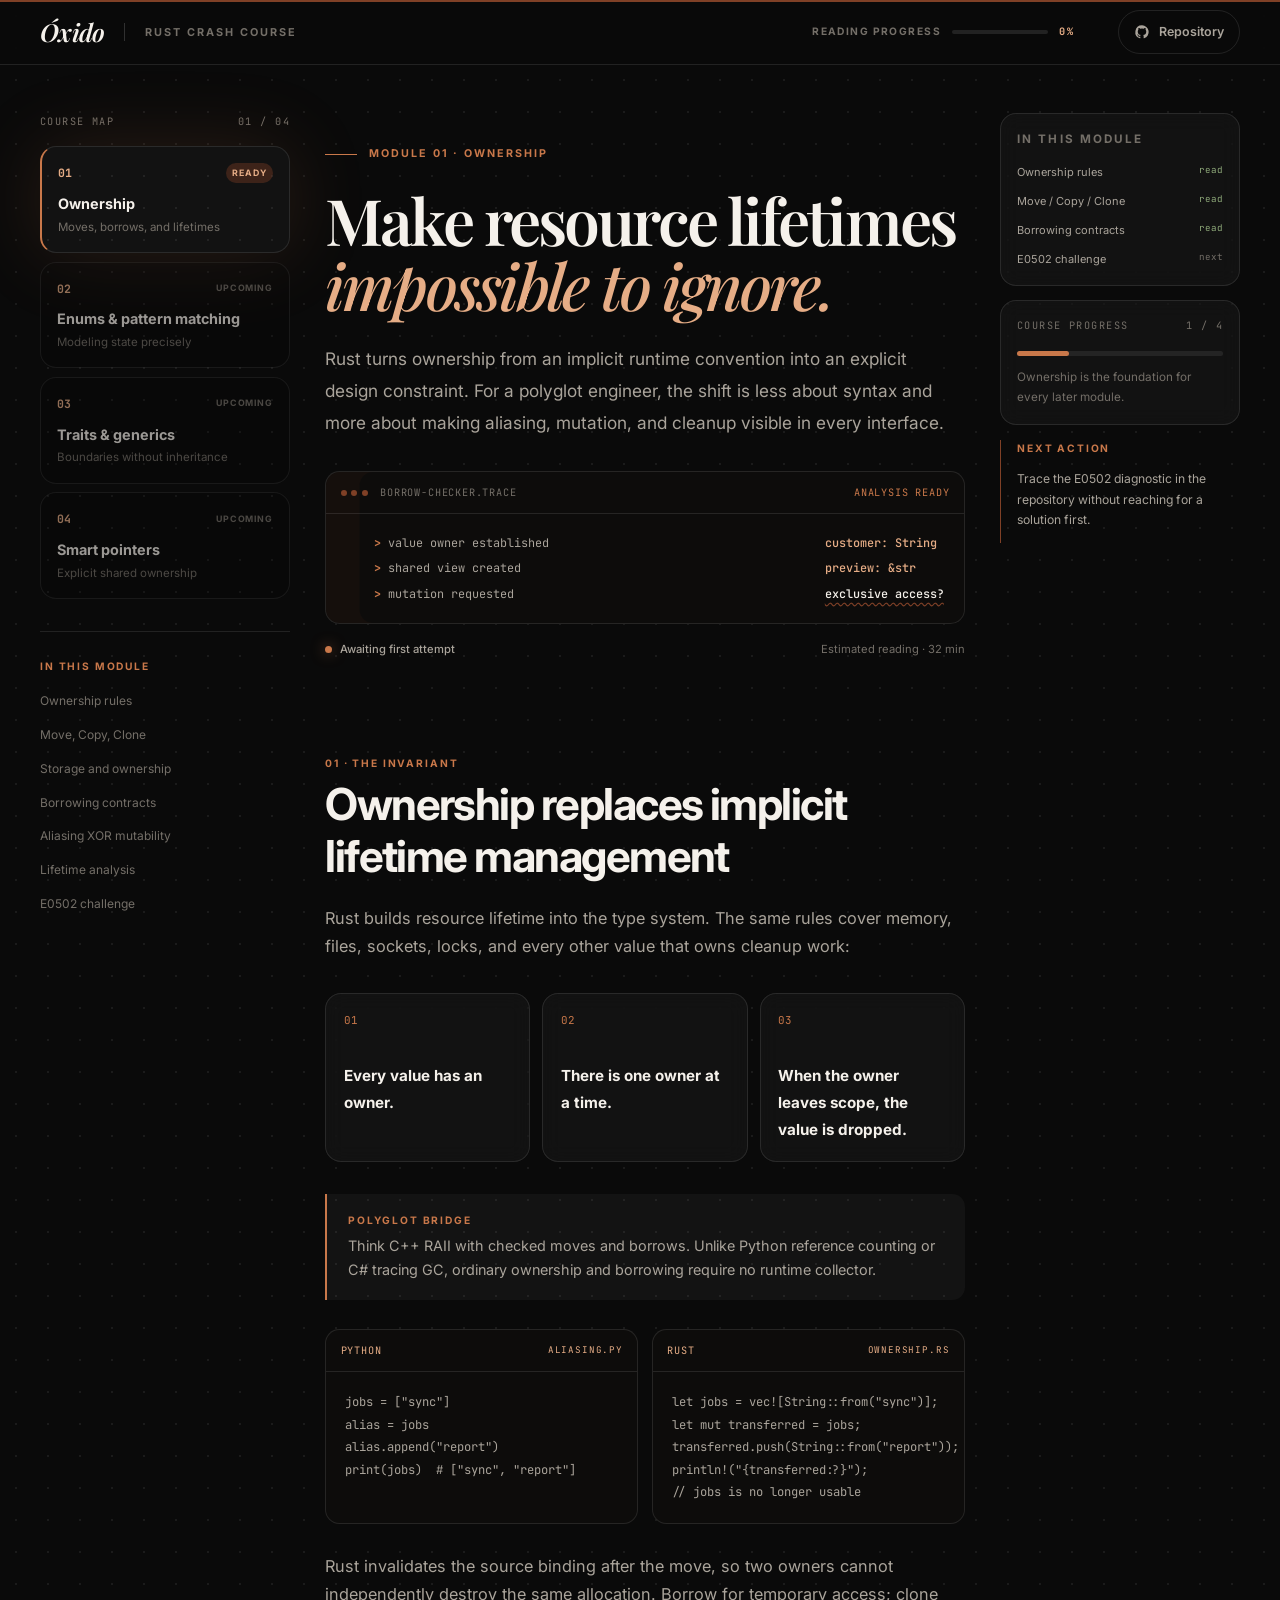
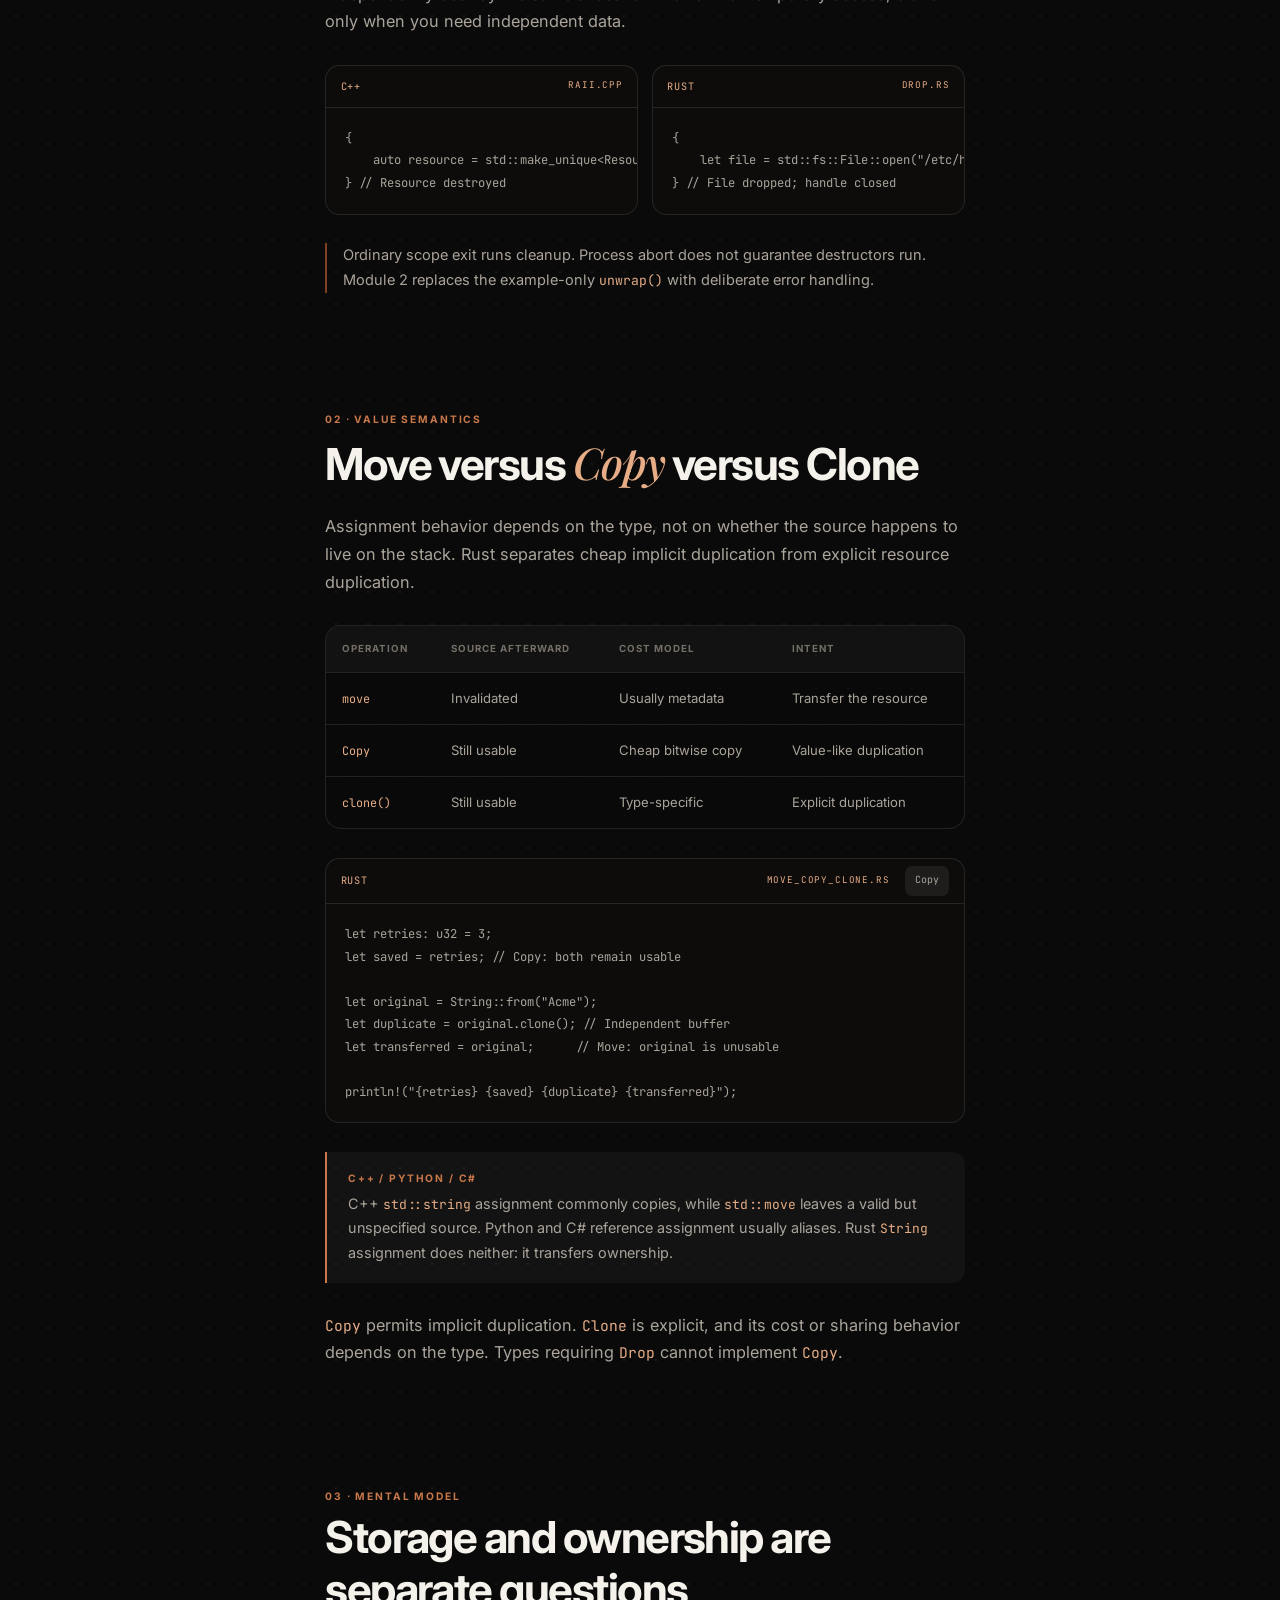
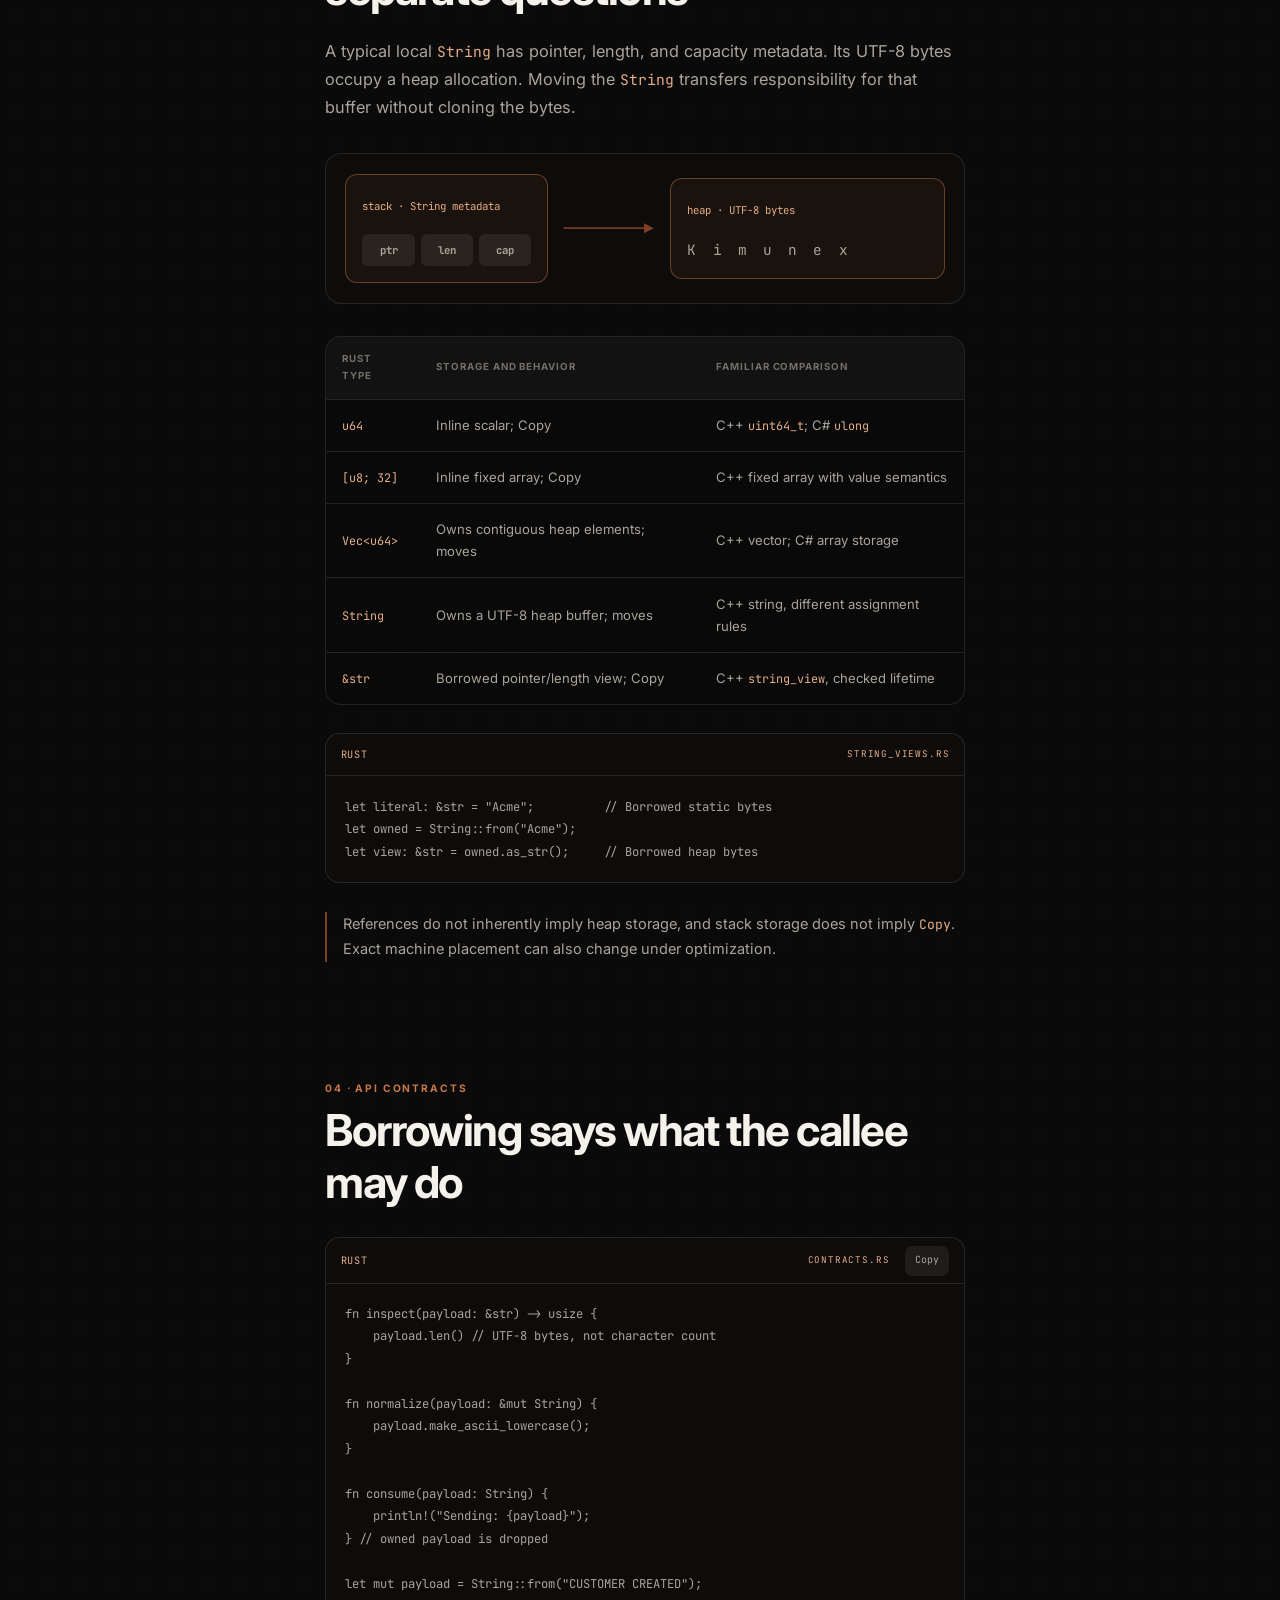
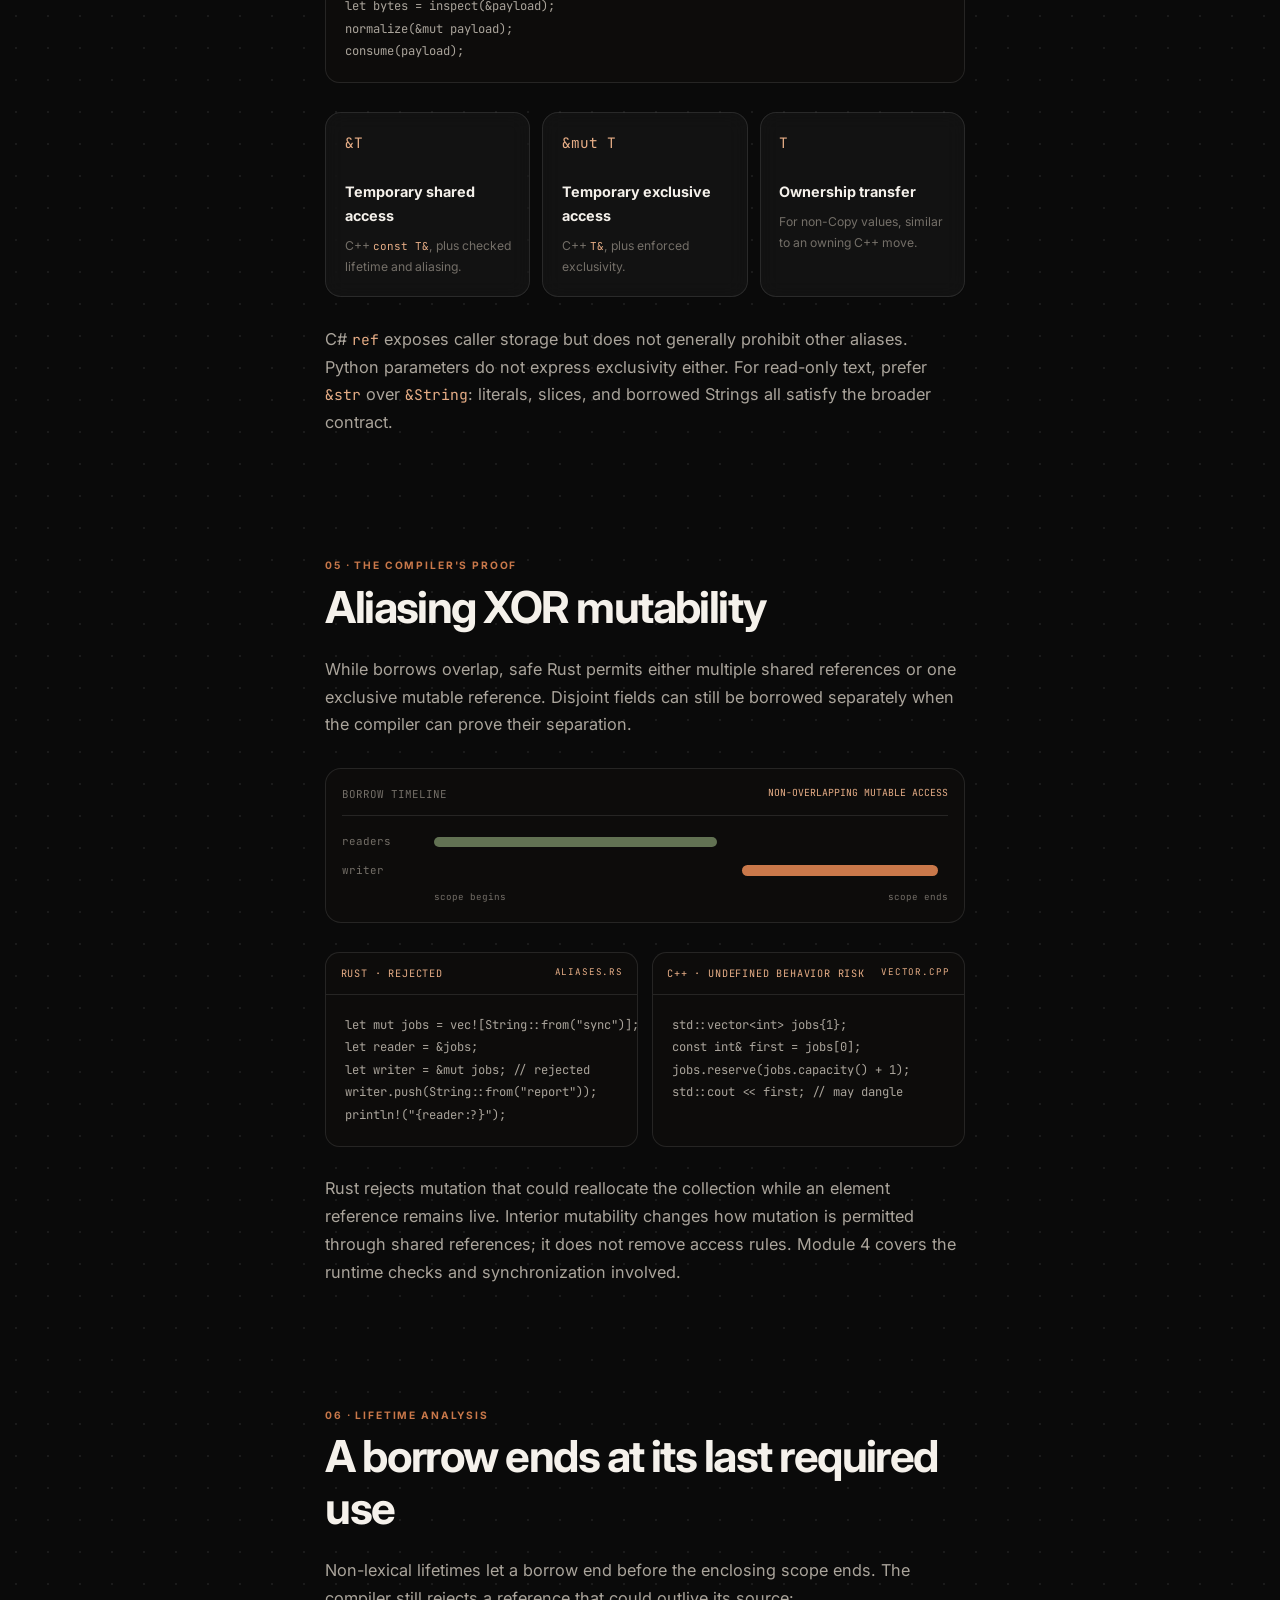
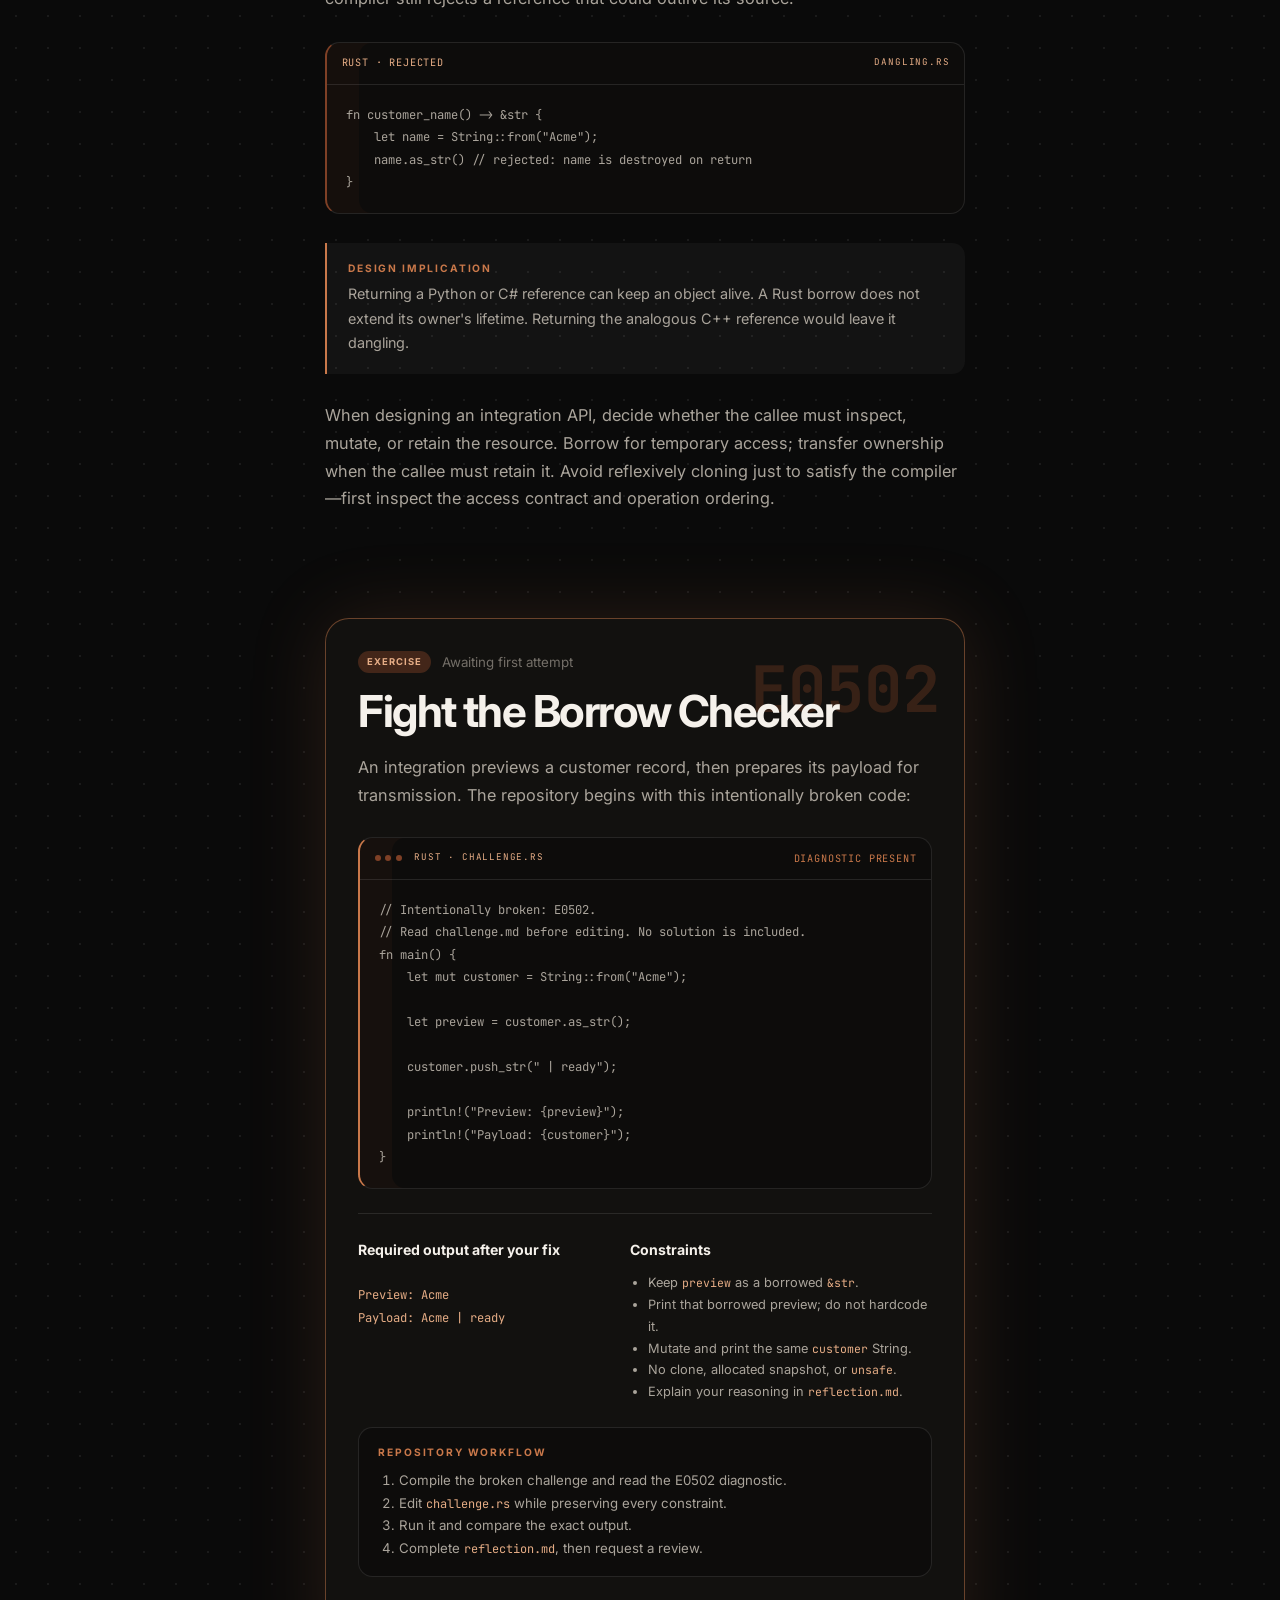
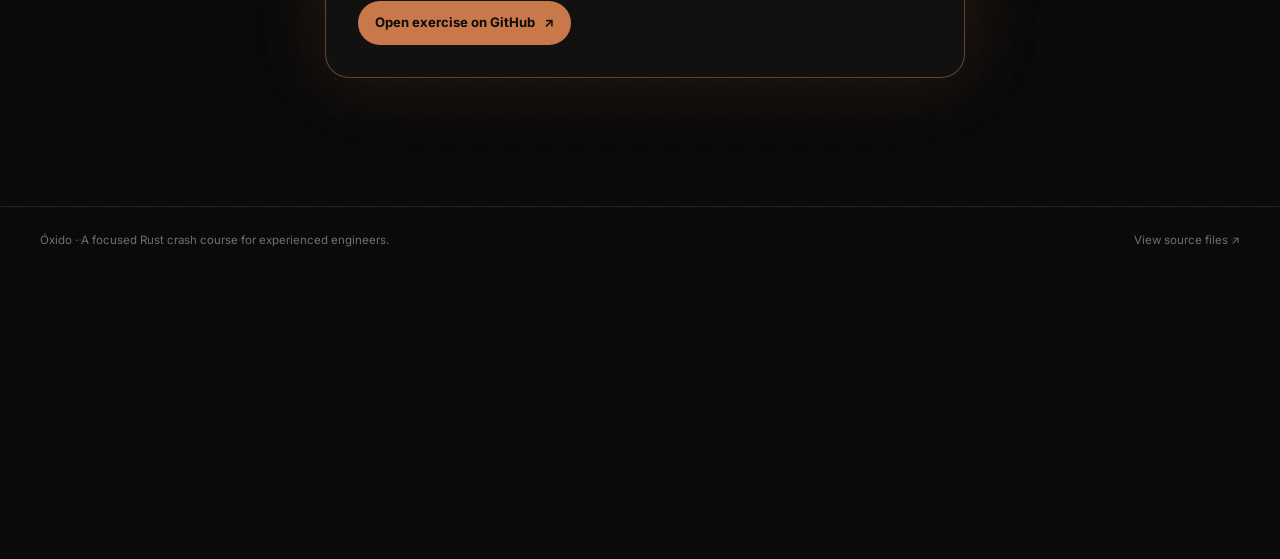
==== index.html @ a3518a10 "Align Pages with privacy-safe branch deployment" ====
<!doctype html>
<html lang="en">
<head>
  <meta charset="utf-8">
  <meta name="viewport" content="width=device-width, initial-scale=1">
  <meta name="theme-color" content="#0a0a0a">
  <meta http-equiv="refresh" content="0; url=docs/">
  <link rel="canonical" href="docs/">
  <title>Óxido — Rust crash course</title>
  <style>
    :root { color-scheme: dark; font-family: system-ui, sans-serif; }
    body { display: grid; min-height: 100vh; margin: 0; place-items: center; color: #f5f1eb; background: #0a0a0a; }
    a { color: #e6ad86; }
  </style>
</head>
<body>
  <p>Opening the <a href="docs/">Óxido Rust crash course</a>…</p>
</body>
</html>
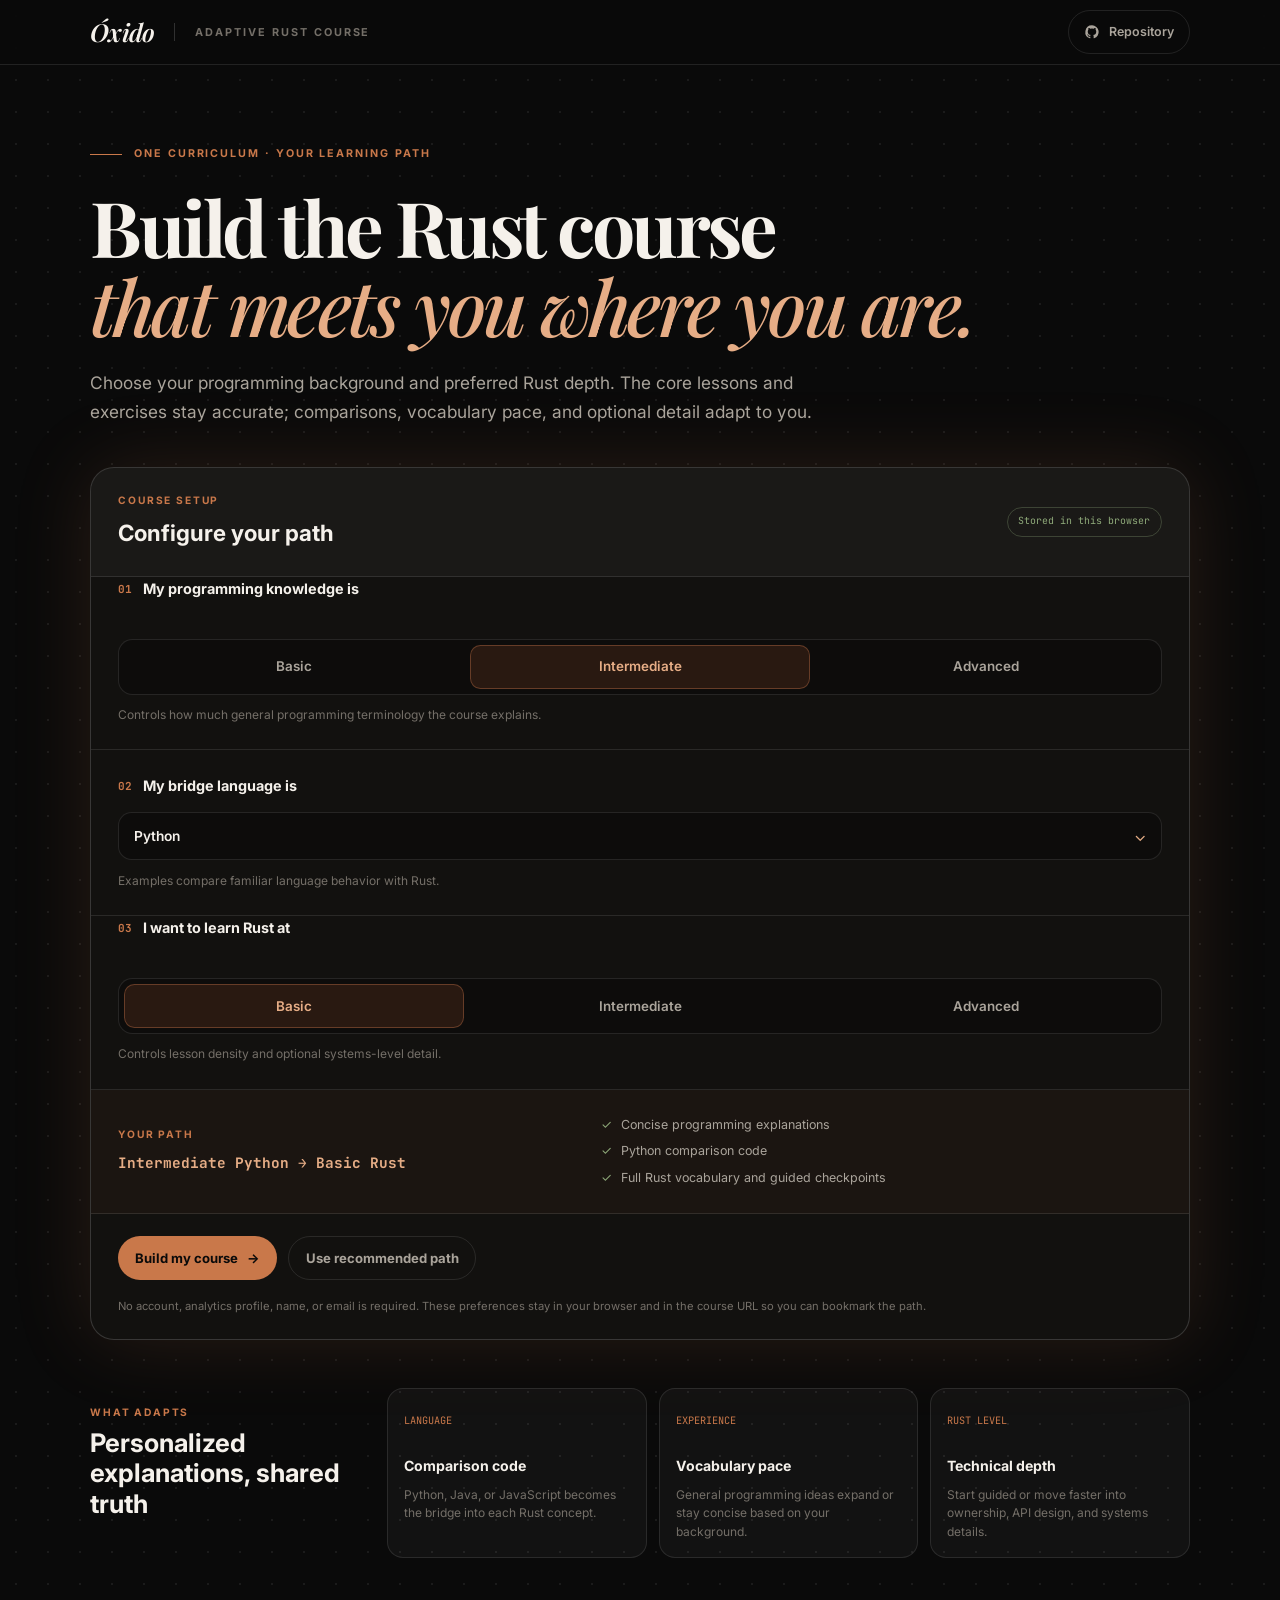
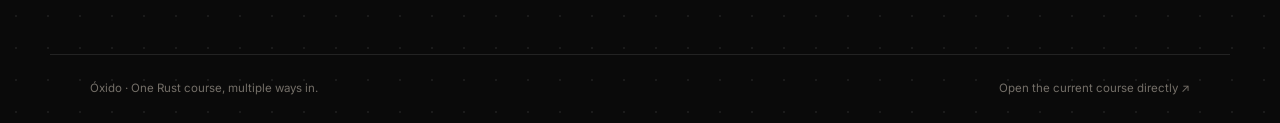
==== commit d4158324: "Add adaptive course builder" ====
--- a/index.html
+++ b/index.html
@@ -2,18 +2,114 @@
 <html lang="en">
 <head>
   <meta charset="utf-8">
-  <meta name="viewport" content="width=device-width, initial-scale=1">
+  <meta name="viewport" content="width=device-width, initial-scale=1, viewport-fit=cover">
   <meta name="theme-color" content="#0a0a0a">
-  <meta http-equiv="refresh" content="0; url=docs/">
-  <link rel="canonical" href="docs/">
-  <title>Óxido — Rust crash course</title>
-  <style>
-    :root { color-scheme: dark; font-family: system-ui, sans-serif; }
-    body { display: grid; min-height: 100vh; margin: 0; place-items: center; color: #f5f1eb; background: #0a0a0a; }
-    a { color: #e6ad86; }
-  </style>
+  <meta name="description" content="Build a Rust learning path from your programming background and preferred difficulty.">
+  <title>Óxido — Build your Rust course</title>
+  <link rel="preconnect" href="https://fonts.googleapis.com">
+  <link rel="preconnect" href="https://fonts.gstatic.com" crossorigin>
+  <link href="https://fonts.googleapis.com/css2?family=Inter:wght@400;500;600;700&amp;family=JetBrains+Mono:wght@400;500;600&amp;family=Playfair+Display:ital,wght@0,600;1,500;1,600&amp;display=swap" rel="stylesheet">
+  <link rel="stylesheet" href="docs/assets/styles.css">
+  <script src="docs/assets/profile.js" defer></script>
 </head>
-<body>
-  <p>Opening the <a href="docs/">Óxido Rust crash course</a>…</p>
+<body class="profile-page">
+  <a class="skip-link" href="#course-builder">Skip to course builder</a>
+
+  <header class="site-header profile-header">
+    <div class="header-inner">
+      <div class="brand-group">
+        <a class="brand" href="./" aria-label="Óxido home">Óxido</a>
+        <span class="course-label">Adaptive Rust course</span>
+      </div>
+      <a class="repo-link" href="https://github.com/lfreirecastello/oxidando" aria-label="Open course repository">
+        <svg aria-hidden="true" viewBox="0 0 24 24"><path d="M12 2a10 10 0 0 0-3.16 19.49c.5.09.68-.22.68-.48v-1.87c-2.78.6-3.37-1.18-3.37-1.18-.45-1.16-1.11-1.47-1.11-1.47-.91-.62.07-.61.07-.61 1 .07 1.53 1.03 1.53 1.03.9 1.53 2.35 1.09 2.92.83.09-.65.35-1.09.64-1.34-2.22-.25-4.56-1.11-4.56-4.94 0-1.09.39-1.98 1.03-2.68-.1-.25-.45-1.27.1-2.64 0 0 .84-.27 2.75 1.02A9.6 9.6 0 0 1 12 6.82a9.6 9.6 0 0 1 2.5.34c1.91-1.29 2.75-1.02 2.75-1.02.55 1.37.2 2.39.1 2.64.64.7 1.03 1.59 1.03 2.68 0 3.84-2.34 4.68-4.57 4.93.36.31.68.92.68 1.86v2.76c0 .27.18.58.69.48A10 10 0 0 0 12 2Z"/></svg>
+        <span>Repository</span>
+      </a>
+    </div>
+  </header>
+
+  <main class="profile-shell" id="course-builder">
+    <section class="profile-intro" aria-labelledby="builder-title">
+      <p class="section-kicker"><span></span>One curriculum · your learning path</p>
+      <h1 id="builder-title">Build the Rust course <em>that meets you where you are.</em></h1>
+      <p>Choose your programming background and preferred Rust depth. The core lessons and exercises stay accurate; comparisons, vocabulary pace, and optional detail adapt to you.</p>
+    </section>
+
+    <form class="course-builder-card" id="profile-form" action="docs/" method="get">
+      <div class="builder-heading">
+        <div>
+          <p class="eyebrow">Course setup</p>
+          <h2>Configure your path</h2>
+        </div>
+        <span class="privacy-badge">Stored in this browser</span>
+      </div>
+
+      <fieldset class="profile-field">
+        <legend><span>01</span> My programming knowledge is</legend>
+        <div class="segmented-control">
+          <label><input type="radio" name="knowledge" value="basic"><span>Basic</span></label>
+          <label><input type="radio" name="knowledge" value="intermediate" checked><span>Intermediate</span></label>
+          <label><input type="radio" name="knowledge" value="advanced"><span>Advanced</span></label>
+        </div>
+        <p>Controls how much general programming terminology the course explains.</p>
+      </fieldset>
+
+      <div class="profile-field">
+        <label for="language"><span class="field-legend"><b>02</b> My bridge language is</span></label>
+        <div class="select-wrap">
+          <select id="language" name="language">
+            <option value="python">Python</option>
+            <option value="java">Java</option>
+            <option value="javascript" selected>JavaScript</option>
+          </select>
+          <span aria-hidden="true">⌄</span>
+        </div>
+        <p>Examples compare familiar language behavior with Rust.</p>
+      </div>
+
+      <fieldset class="profile-field">
+        <legend><span>03</span> I want to learn Rust at</legend>
+        <div class="segmented-control">
+          <label><input type="radio" name="rust" value="basic" checked><span>Basic</span></label>
+          <label><input type="radio" name="rust" value="intermediate"><span>Intermediate</span></label>
+          <label><input type="radio" name="rust" value="advanced"><span>Advanced</span></label>
+        </div>
+        <p>Controls lesson density and optional systems-level detail.</p>
+      </fieldset>
+
+      <section class="path-preview" aria-live="polite">
+        <div>
+          <span class="eyebrow">Your path</span>
+          <strong id="path-summary">Intermediate JavaScript → Basic Rust</strong>
+        </div>
+        <ul>
+          <li id="pace-summary">Concise programming explanations</li>
+          <li id="bridge-summary">JavaScript comparison code</li>
+          <li id="depth-summary">Full Rust vocabulary and guided checkpoints</li>
+        </ul>
+      </section>
+
+      <div class="builder-actions">
+        <button class="primary-action" type="submit">Build my course <span aria-hidden="true">→</span></button>
+        <button class="secondary-action" id="recommended-path" type="button">Use recommended path</button>
+      </div>
+      <p class="privacy-note">No account, analytics profile, name, or email is required. These preferences stay in your browser and in the course URL so you can bookmark the path.</p>
+    </form>
+
+    <section class="adaptation-grid" aria-labelledby="adaptation-title">
+      <div>
+        <p class="eyebrow">What adapts</p>
+        <h2 id="adaptation-title">Personalized explanations, shared truth</h2>
+      </div>
+      <article><span>Language</span><strong>Comparison code</strong><p>Python, Java, or JavaScript becomes the bridge into each Rust concept.</p></article>
+      <article><span>Experience</span><strong>Vocabulary pace</strong><p>General programming ideas expand or stay concise based on your background.</p></article>
+      <article><span>Rust level</span><strong>Technical depth</strong><p>Start guided or move faster into ownership, API design, and systems details.</p></article>
+    </section>
+  </main>
+
+  <footer class="site-footer profile-footer">
+    <span>Óxido · One Rust course, multiple ways in.</span>
+    <a href="docs/">Open the current course directly <span aria-hidden="true">↗</span></a>
+  </footer>
 </body>
 </html>
--- a/docs/assets/styles.css
+++ b/docs/assets/styles.css
@@ -0,0 +1,482 @@
+:root {
+  color-scheme: dark;
+  --bg: #0a0a0a;
+  --surface: rgba(255, 255, 255, 0.035);
+  --surface-solid: #12110f;
+  --inset: #0d0c0b;
+  --text: #f5f1eb;
+  --muted: #aaa49b;
+  --faint: #746f68;
+  --copper: #c9784a;
+  --copper-light: #e6ad86;
+  --copper-deep: #7f4026;
+  --sage: #8faa7a;
+  --border: rgba(255, 255, 255, 0.1);
+  --border-strong: rgba(255, 255, 255, 0.16);
+  --shadow: 0 0 80px rgba(201, 120, 74, 0.16);
+  --sans: Inter, ui-sans-serif, system-ui, -apple-system, BlinkMacSystemFont, "Segoe UI", sans-serif;
+  --display: "Playfair Display", Georgia, serif;
+  --mono: "JetBrains Mono", "SFMono-Regular", Consolas, "Liberation Mono", monospace;
+}
+
+* { box-sizing: border-box; }
+html { scroll-behavior: smooth; background: var(--bg); }
+body {
+  margin: 0;
+  min-width: 320px;
+  color: var(--text);
+  background-color: var(--bg);
+  background-image: radial-gradient(rgba(255,255,255,.07) 1px, transparent 1px);
+  background-size: 32px 32px;
+  font-family: var(--sans);
+  line-height: 1.7;
+  overflow-x: hidden;
+}
+body::before {
+  content: "";
+  position: fixed;
+  inset: 0;
+  z-index: -1;
+  background: radial-gradient(circle at 52% 9%, rgba(127,64,38,.18), transparent 32rem);
+  pointer-events: none;
+}
+a { color: inherit; text-decoration: none; }
+button, summary { font: inherit; }
+button { color: inherit; }
+code, pre { font-family: var(--mono); }
+code { overflow-wrap: anywhere; }
+img, svg { display: block; max-width: 100%; }
+::selection { color: var(--text); background: var(--copper-deep); }
+:focus-visible { outline: 2px solid var(--copper-light); outline-offset: 3px; }
+[id] { scroll-margin-top: 6rem; }
+
+.skip-link {
+  position: fixed;
+  top: .75rem;
+  left: .75rem;
+  z-index: 100;
+  padding: .65rem 1rem;
+  border-radius: .75rem;
+  color: #0a0a0a;
+  background: var(--copper-light);
+  transform: translateY(-150%);
+}
+.skip-link:focus { transform: translateY(0); }
+
+.reading-progress {
+  position: fixed;
+  inset: 0 0 auto;
+  z-index: 80;
+  height: 2px;
+  background: var(--copper-deep);
+}
+.reading-progress span { display: block; width: 0; height: 100%; background: var(--copper); }
+
+.site-header {
+  position: sticky;
+  top: 0;
+  z-index: 60;
+  padding-top: env(safe-area-inset-top, 0);
+  border-bottom: 1px solid var(--border);
+  background: rgba(10,10,10,.92);
+  backdrop-filter: blur(14px);
+  -webkit-backdrop-filter: blur(14px);
+}
+.header-inner {
+  display: flex;
+  align-items: center;
+  justify-content: space-between;
+  max-width: 1440px;
+  min-height: 64px;
+  margin: 0 auto;
+  padding: .5rem 2.5rem;
+}
+.brand-group, .header-actions, .header-progress { display: flex; align-items: center; }
+.brand-group { gap: 1.25rem; }
+.brand {
+  font-family: var(--display);
+  font-size: 1.55rem;
+  font-style: italic;
+  font-weight: 600;
+  letter-spacing: -.03em;
+}
+.course-label {
+  padding-left: 1.25rem;
+  border-left: 1px solid var(--border-strong);
+  color: var(--faint);
+  font-size: .68rem;
+  font-weight: 700;
+  letter-spacing: .18em;
+  text-transform: uppercase;
+}
+.header-actions { gap: 1.25rem; }
+.header-progress { gap: .7rem; color: var(--faint); font-size: .64rem; font-weight: 700; letter-spacing: .14em; text-transform: uppercase; }
+.header-progress output { min-width: 2.4rem; color: var(--copper-light); font-family: var(--mono); }
+.progress-track { width: 6rem; height: 4px; overflow: hidden; border-radius: 1rem; background: rgba(255,255,255,.1); }
+.progress-track span { display: block; width: 0; height: 100%; border-radius: inherit; background: var(--copper); }
+.repo-link {
+  display: inline-flex;
+  align-items: center;
+  gap: .55rem;
+  min-height: 44px;
+  padding: .45rem .95rem;
+  border: 1px solid var(--border);
+  border-radius: 999px;
+  color: var(--muted);
+  font-size: .78rem;
+  font-weight: 600;
+}
+.repo-link:hover { color: var(--text); border-color: var(--copper); }
+.repo-link svg { width: 1rem; fill: currentColor; }
+
+.mobile-menu { display: none; position: relative; }
+.mobile-menu summary {
+  display: grid;
+  width: 44px;
+  height: 44px;
+  cursor: pointer;
+  list-style: none;
+  place-items: center;
+  border: 1px solid var(--border);
+  border-radius: .8rem;
+  color: var(--muted);
+}
+.mobile-menu summary::-webkit-details-marker { display: none; }
+.mobile-menu summary svg { width: 1.2rem; fill: none; stroke: currentColor; stroke-width: 1.8; }
+.mobile-menu-panel {
+  position: fixed;
+  top: calc(72px + env(safe-area-inset-top, 0px));
+  left: max(1rem, env(safe-area-inset-left, 0px));
+  width: min(84vw, 22rem);
+  max-height: calc(100dvh - 6rem);
+  padding: .75rem;
+  overflow-y: auto;
+  border: 1px solid var(--border-strong);
+  border-radius: 1.1rem;
+  background: var(--surface-solid);
+  box-shadow: var(--shadow), 0 24px 70px rgba(0,0,0,.6);
+}
+.mobile-menu-panel .eyebrow { margin: .3rem .65rem .55rem; }
+.mobile-menu-panel a { display: flex; align-items: center; justify-content: space-between; min-height: 44px; padding: .4rem .7rem; border-radius: .7rem; color: var(--muted); font-size: .88rem; }
+.mobile-menu-panel a:first-of-type { color: var(--copper-light); background: rgba(127,64,38,.2); }
+.mobile-menu-panel a:hover { color: var(--text); background: rgba(255,255,255,.05); }
+.mobile-menu-panel small { color: var(--copper); font-family: var(--mono); font-size: .62rem; letter-spacing: .1em; text-transform: uppercase; }
+
+.page-shell {
+  display: grid;
+  grid-template-columns: 250px minmax(0, 760px) 240px;
+  gap: 2.2rem;
+  align-items: start;
+  max-width: 1440px;
+  margin: 0 auto;
+  padding: 3rem 2.5rem 6rem;
+}
+.sticky-panel { position: sticky; top: 6rem; }
+.sidebar-heading { display: flex; align-items: center; justify-content: space-between; color: var(--faint); font-family: var(--mono); font-size: .64rem; letter-spacing: .14em; text-transform: uppercase; }
+.module-list { display: grid; gap: .55rem; margin-top: 1rem; }
+.module-card { display: block; padding: 1rem; border: 1px solid var(--border); border-radius: 1rem; background: rgba(10,10,10,.35); }
+.module-card.active { border-left: 2px solid var(--copper); background: var(--surface); box-shadow: var(--shadow); }
+.module-card.upcoming { opacity: .62; }
+.module-card .module-meta { display: flex; align-items: center; justify-content: space-between; margin-bottom: .55rem; }
+.module-card b { color: var(--copper-light); font-family: var(--mono); font-size: .72rem; }
+.module-card small { color: var(--faint); font-size: .55rem; font-weight: 700; letter-spacing: .1em; text-transform: uppercase; }
+.module-card.active small { padding: .15rem .4rem; border-radius: 999px; color: var(--copper-light); background: rgba(127,64,38,.4); }
+.module-card strong { display: block; font-size: .9rem; }
+.module-card > span:last-child { display: block; margin-top: .15rem; color: var(--faint); font-size: .72rem; line-height: 1.5; }
+.outline { display: grid; gap: .2rem; margin-top: 2rem; padding-top: 1.6rem; border-top: 1px solid var(--border); }
+.outline .eyebrow { margin: 0 0 .5rem; }
+.outline a { padding: .32rem 0; color: var(--faint); font-size: .75rem; }
+.outline a:hover, .outline a[aria-current="true"] { color: var(--copper-light); }
+
+main { min-width: 0; }
+.hero { position: relative; padding: 2rem 0 5rem; }
+.section-kicker { display: flex; align-items: center; gap: .75rem; margin: 0 0 1.5rem; color: var(--copper); font-size: .67rem; font-weight: 700; letter-spacing: .18em; text-transform: uppercase; }
+.section-kicker span { width: 2rem; height: 1px; background: var(--copper); }
+.hero h1 { max-width: 46rem; margin: 0; font-family: var(--display); font-size: clamp(3rem, 5vw, 4.9rem); font-weight: 600; line-height: 1.02; letter-spacing: -.045em; }
+.hero h1 em { display: block; color: var(--copper-light); font-weight: 500; }
+.hero-copy { max-width: 45rem; margin: 1.6rem 0 0; color: var(--muted); font-size: 1.08rem; line-height: 1.85; }
+
+.terminal, .code-card {
+  overflow: hidden;
+  border: 1px solid var(--border);
+  border-radius: .9rem;
+  background: var(--inset);
+}
+.trace-terminal { margin-top: 2rem; box-shadow: inset 2.1rem 0 rgba(127,64,38,.07); }
+.terminal-bar, .code-card header {
+  display: flex;
+  align-items: center;
+  gap: .75rem;
+  min-height: 42px;
+  padding: .45rem .9rem;
+  border-bottom: 1px solid var(--border);
+  color: var(--faint);
+  font-family: var(--mono);
+  font-size: .64rem;
+  letter-spacing: .08em;
+  text-transform: uppercase;
+}
+.terminal-state { margin-left: auto; color: var(--copper); }
+.terminal-dots { display: flex; gap: .3rem; }
+.terminal-dots i { width: 6px; height: 6px; border-radius: 50%; background: var(--copper-deep); }
+.trace-lines { display: grid; grid-template-columns: 1fr auto; gap: .35rem 1.25rem; padding: 1.15rem 1.25rem 1.15rem 3rem; color: var(--muted); font-family: var(--mono); font-size: .74rem; }
+.trace-lines b { color: var(--copper); }
+.trace-lines strong { color: var(--copper-light); font-weight: 500; }
+.trace-lines .diagnostic { color: var(--text); text-decoration: underline wavy var(--copper-deep); text-underline-offset: .25rem; }
+.module-status { display: flex; justify-content: space-between; gap: 1rem; margin-top: 1rem; color: var(--faint); font-size: .7rem; }
+.module-status span:first-child { display: flex; align-items: center; gap: .5rem; }
+.module-status i { width: .45rem; height: .45rem; border-radius: 50%; background: var(--copper); box-shadow: 0 0 14px rgba(201,120,74,.65); }
+.module-status b { color: var(--muted); font-weight: 500; }
+.active-profile { display: inline-flex; align-items: center; gap: .4rem; margin-bottom: 1rem; padding: .3rem .35rem .3rem .75rem; border: 1px solid var(--border); border-radius: 999px; color: var(--copper-light); background: var(--surface); font-family: var(--mono); font-size: .67rem; }
+.active-profile a { min-height: 32px; padding: .35rem .65rem; border-radius: 999px; color: var(--muted); background: rgba(255,255,255,.06); font-family: var(--sans); font-weight: 700; letter-spacing: .02em; }
+.active-profile a:hover { color: var(--text); background: rgba(255,255,255,.1); }
+.depth-copy { max-width: 44rem; margin: 0 0 1rem; color: var(--faint); font-size: .8rem; }
+.level-detail { display: none; margin: 1rem 0; padding: 1rem 1.15rem; border: 1px solid var(--border); border-radius: .9rem; background: var(--surface); }
+.level-detail .eyebrow { display: block; margin-bottom: .35rem; }
+.level-detail p { margin: 0; color: var(--muted); font-size: .86rem; }
+[data-rust-level="intermediate"] .level-intermediate,
+[data-rust-level="advanced"] .level-intermediate,
+[data-rust-level="advanced"] .level-advanced { display: block; }
+[data-rust-level="advanced"] .level-advanced { border-color: rgba(201,120,74,.38); background: rgba(127,64,38,.1); }
+
+.lesson-section { padding: 1rem 0 5.5rem; }
+.section-heading { margin-bottom: 1.4rem; }
+.eyebrow { color: var(--copper); font-size: .64rem; font-weight: 700; letter-spacing: .18em; text-transform: uppercase; }
+.section-heading .eyebrow { margin: 0 0 .45rem; }
+.section-heading h2, .challenge h2 { margin: 0; font-size: clamp(2rem, 4vw, 2.75rem); line-height: 1.18; letter-spacing: -.035em; }
+.section-heading h2 em { color: var(--copper-light); font-family: var(--display); font-weight: 500; }
+.lesson-section > p, .challenge > p { max-width: 44rem; color: var(--muted); font-size: 1.02rem; }
+.lesson-section > p + p { margin-top: 1.25rem; }
+.lesson-section > h3 { margin: 2.2rem 0 1rem; font-size: 1.15rem; line-height: 1.4; }
+.lesson-section code:not(pre code), .challenge code:not(pre code) { color: var(--copper-light); font-size: .9em; }
+.note { padding-left: 1rem; border-left: 2px solid var(--copper-deep); font-size: .91rem !important; }
+
+.rule-grid { display: grid; grid-template-columns: repeat(3, 1fr); gap: .75rem; margin: 2rem 0; padding: 0; list-style: none; }
+.rule-grid li, .contract-grid article, .context-card {
+  border: 1px solid var(--border);
+  border-radius: 1rem;
+  background: var(--surface);
+  backdrop-filter: blur(10px);
+  -webkit-backdrop-filter: blur(10px);
+}
+.rule-grid li { min-height: 9rem; padding: 1.1rem; }
+.rule-grid span { display: block; margin-bottom: 2rem; color: var(--copper); font-family: var(--mono); font-size: .68rem; }
+.rule-grid strong { font-size: .95rem; line-height: 1.45; }
+.bridge-callout { margin: 1.8rem 0; padding: 1.1rem 1.3rem; border-left: 2px solid var(--copper); border-radius: 0 .8rem .8rem 0; background: var(--surface); }
+.bridge-callout span { display: block; margin-bottom: .3rem; }
+.bridge-callout p { margin: 0; color: var(--muted); font-size: .9rem; }
+.word-callout { margin: 1.5rem 0; padding: 1rem 1.15rem; border: 1px solid rgba(201,120,74,.28); border-radius: .9rem; background: rgba(127,64,38,.09); }
+.word-callout span { display: block; margin-bottom: .35rem; }
+.word-callout p { margin: 0; color: var(--muted); font-size: .9rem; }
+.checkpoint { display: flex; align-items: center; justify-content: space-between; gap: 1rem; margin: -.7rem 0 1.8rem; padding: .7rem 1rem; border: 1px solid var(--border); border-radius: 0 0 .8rem .8rem; color: var(--faint); background: rgba(143,170,122,.07); font-size: .7rem; }
+.checkpoint span { font-weight: 700; letter-spacing: .1em; text-transform: uppercase; }
+.checkpoint code { color: var(--sage) !important; font-size: .78rem !important; text-align: right; }
+
+.code-pair { display: grid; grid-template-columns: repeat(2, minmax(0, 1fr)); gap: .85rem; margin: 1.8rem 0; }
+.code-card.wide { margin: 1.8rem 0; }
+.code-card header span:first-child { color: var(--copper-light); }
+.code-card header code { margin-left: auto; color: var(--faint); }
+.code-card header button { min-width: 44px; min-height: 30px; margin-left: .25rem; border: 0; border-radius: .45rem; color: var(--muted); background: rgba(255,255,255,.07); cursor: pointer; font-size: .62rem; }
+.code-card header button:hover { color: var(--text); background: rgba(255,255,255,.12); }
+pre { margin: 0; }
+.code-card pre, .challenge pre { max-width: 100%; padding: 1.2rem; overflow-x: auto; color: var(--muted); font-size: .76rem; line-height: 1.85; tab-size: 4; -webkit-overflow-scrolling: touch; }
+.diagnostic-card { border-left: 2px solid var(--copper-deep); box-shadow: inset 2rem 0 rgba(127,64,38,.07); }
+
+.table-wrap { margin: 1.8rem 0; overflow: hidden; border: 1px solid var(--border); border-radius: 1rem; background: rgba(10,10,10,.35); }
+table { width: 100%; border-collapse: collapse; font-size: .82rem; }
+th, td { padding: .9rem 1rem; text-align: left; border-bottom: 1px solid var(--border); }
+th { color: var(--faint); background: var(--surface); font-size: .61rem; letter-spacing: .1em; text-transform: uppercase; }
+td { color: var(--muted); }
+td:first-child { color: var(--copper-light); }
+tr:last-child td { border-bottom: 0; }
+
+.memory-diagram { display: grid; grid-template-columns: 1fr auto 1.35fr; gap: 1rem; align-items: center; margin: 2rem 0; padding: 1.2rem; border: 1px solid var(--border); border-radius: 1rem; background: var(--inset); }
+.memory-block { padding: 1rem; border: 1px solid rgba(201,120,74,.45); border-radius: .75rem; background: rgba(127,64,38,.12); }
+.memory-block > span { color: var(--copper-light); font-family: var(--mono); font-size: .67rem; }
+.memory-block > div { display: grid; grid-template-columns: repeat(3, 1fr); gap: .35rem; margin-top: 1rem; }
+.memory-block b { padding: .45rem .25rem; border-radius: .35rem; color: var(--muted); background: rgba(255,255,255,.07); font-family: var(--mono); font-size: .67rem; text-align: center; }
+.memory-block.heap code { display: block; margin-top: 1rem; color: var(--muted); letter-spacing: .25em; white-space: nowrap; }
+.memory-arrow { color: var(--copper-deep); font-family: var(--mono); }
+
+.contract-grid { display: grid; grid-template-columns: repeat(3, 1fr); gap: .75rem; margin: 1.8rem 0; }
+.contract-grid article { padding: 1.15rem; }
+.contract-grid article > code { display: block; margin-bottom: 1.5rem; color: var(--copper-light); font-size: 1.15rem; }
+.contract-grid strong { display: block; font-size: .9rem; }
+.contract-grid p { margin: .5rem 0 0; color: var(--faint); font-size: .76rem; }
+.method-grid { display: grid; grid-template-columns: repeat(2, minmax(0, 1fr)); gap: .75rem; margin: 1.8rem 0; }
+.method-grid article { min-width: 0; padding: 1rem 1.05rem; border: 1px solid var(--border); border-radius: .9rem; background: var(--surface); }
+.method-grid code { display: block; color: var(--copper-light); font-size: .78rem; overflow-wrap: anywhere; }
+.method-grid strong { display: block; margin-top: .65rem; font-size: .86rem; }
+.method-grid p { margin: .35rem 0 0; color: var(--faint); font-size: .75rem; line-height: 1.55; }
+.compact-methods { grid-template-columns: repeat(4, minmax(0, 1fr)); }
+
+.borrow-timeline { margin: 1.8rem 0; padding: 1rem; border: 1px solid var(--border); border-radius: 1rem; background: var(--inset); font-family: var(--mono); font-size: .68rem; }
+.borrow-timeline header { display: flex; justify-content: space-between; margin-bottom: 1rem; padding-bottom: .75rem; border-bottom: 1px solid var(--border); color: var(--faint); text-transform: uppercase; }
+.borrow-timeline header code { color: var(--copper-light); }
+.borrow-timeline > div { display: grid; grid-template-columns: 5rem 1fr; gap: .75rem; align-items: center; margin: .65rem 0; color: var(--faint); }
+.borrow-timeline i { display: block; height: .65rem; border-radius: 1rem; }
+.borrow-timeline .readers { width: 55%; background: rgba(143,170,122,.65); }
+.borrow-timeline .writer { width: 38%; margin-left: 60%; background: var(--copper); }
+.borrow-timeline footer { display: flex; justify-content: space-between; margin-left: 5.75rem; color: var(--faint); font-size: .58rem; }
+
+.challenge { position: relative; margin: 0 0 2rem; padding: 2rem; overflow: hidden; border: 1px solid rgba(201,120,74,.48); border-radius: 1.5rem; background: var(--surface-solid); box-shadow: var(--shadow); }
+.diagnostic-code { position: absolute; top: 1rem; right: 1.5rem; color: rgba(127,64,38,.35); font-family: var(--mono); font-size: clamp(2.6rem, 7vw, 4rem); font-weight: 700; }
+.challenge-status { position: relative; display: flex; align-items: center; gap: .7rem; margin-bottom: .8rem; }
+.challenge-status span { padding: .2rem .55rem; border-radius: 999px; color: var(--copper-light); background: rgba(127,64,38,.45); font-size: .59rem; font-weight: 700; letter-spacing: .11em; text-transform: uppercase; }
+.challenge-status small { color: var(--faint); }
+.challenge h2 { position: relative; }
+.challenge-code { margin-top: 1.7rem; border-left: 2px solid var(--copper); box-shadow: inset 2rem 0 rgba(127,64,38,.08); }
+.challenge-code header code { margin: 0; }
+.challenge-grid { display: grid; grid-template-columns: .9fr 1.1fr; gap: 1.5rem; margin: 1.5rem 0; padding-top: 1.5rem; border-top: 1px solid var(--border); }
+.challenge-grid h3 { margin: 0 0 .65rem; font-size: .88rem; }
+.challenge-grid pre { padding: .75rem 0; color: var(--copper-light); font-size: .76rem; }
+.challenge-grid ul { margin: 0; padding-left: 1.15rem; color: var(--muted); font-size: .8rem; }
+.workflow { margin: 1.5rem 0; padding: 1rem 1.2rem; border: 1px solid var(--border); border-radius: .9rem; background: var(--inset); }
+.workflow .eyebrow { margin: 0 0 .5rem; }
+.workflow ol { margin: 0; padding-left: 1.3rem; color: var(--muted); font-size: .83rem; }
+.primary-action { display: inline-flex; align-items: center; gap: .55rem; min-height: 44px; padding: .55rem 1.05rem; border-radius: 999px; color: #0a0a0a; background: var(--copper); font-size: .82rem; font-weight: 700; }
+.primary-action:hover { background: var(--copper-light); transform: translateY(-2px); }
+
+.context-sidebar .sticky-panel { display: grid; gap: .9rem; }
+.context-card { padding: 1rem; }
+.context-card .eyebrow { margin: 0 0 .8rem; }
+.context-card ul { display: grid; gap: .65rem; margin: 0; padding: 0; list-style: none; }
+.context-card li { display: flex; justify-content: space-between; gap: .5rem; color: var(--muted); font-size: .69rem; }
+.context-card li small { color: var(--sage); font-family: var(--mono); }
+.context-card li:last-child small { color: var(--faint); }
+.context-card p { margin: .8rem 0 0; color: var(--faint); font-size: .73rem; }
+.course-progress { height: 5px; margin-top: 1rem; border-radius: 1rem; background: rgba(255,255,255,.08); }
+.course-progress span { display: block; width: 25%; height: 100%; border-radius: inherit; background: var(--copper); }
+.next-action { padding-left: 1rem; border-left: 1px solid var(--copper-deep); }
+.next-action .eyebrow { margin: 0; }
+.next-action p:last-child { color: var(--muted); font-size: .76rem; }
+
+.site-footer { display: flex; justify-content: space-between; gap: 1rem; max-width: 1440px; margin: 0 auto; padding: 1.5rem 2.5rem calc(1.5rem + env(safe-area-inset-bottom, 0px)); border-top: 1px solid var(--border); color: var(--faint); font-size: .72rem; }
+.site-footer a:hover { color: var(--copper-light); }
+
+/* Dedicated course builder */
+.profile-page { min-height: 100vh; }
+.profile-header .header-inner { max-width: 1180px; }
+.profile-shell { width: min(100% - 3rem, 1100px); margin: 0 auto; padding: 5rem 0 6rem; }
+.profile-intro { max-width: 56rem; margin-bottom: 2.5rem; }
+.profile-intro h1 { margin: 0; font-family: var(--display); font-size: clamp(2.75rem, 6vw, 5.25rem); line-height: 1.02; letter-spacing: -.045em; }
+.profile-intro h1 em { display: block; color: var(--copper-light); font-weight: 500; }
+.profile-intro > p:last-child { max-width: 48rem; margin: 1.5rem 0 0; color: var(--muted); font-size: 1.08rem; }
+.course-builder-card { display: grid; gap: 0; overflow: hidden; border: 1px solid var(--border-strong); border-radius: 1.5rem; background: var(--surface-solid); box-shadow: var(--shadow); }
+.builder-heading { display: flex; align-items: center; justify-content: space-between; gap: 1rem; padding: 1.5rem 1.7rem; border-bottom: 1px solid var(--border); background: var(--surface); }
+.builder-heading .eyebrow { margin: 0 0 .3rem; }
+.builder-heading h2 { margin: 0; font-size: 1.4rem; }
+.privacy-badge { padding: .35rem .65rem; border: 1px solid rgba(143,170,122,.3); border-radius: 999px; color: var(--sage); font-family: var(--mono); font-size: .62rem; }
+.profile-field { min-width: 0; margin: 0; padding: 1.5rem 1.7rem; border: 0; border-bottom: 1px solid var(--border); }
+.profile-field legend, .field-legend { display: flex; align-items: center; gap: .65rem; margin: 0 0 .85rem; padding: 0; color: var(--text); font-size: .9rem; font-weight: 700; }
+.profile-field legend span, .field-legend b { color: var(--copper); font-family: var(--mono); font-size: .69rem; }
+.profile-field > p { margin: .65rem 0 0; color: var(--faint); font-size: .75rem; }
+.segmented-control { display: grid; grid-template-columns: repeat(3, minmax(0, 1fr)); gap: .4rem; padding: .3rem; border: 1px solid var(--border); border-radius: .9rem; background: var(--inset); }
+.segmented-control label { position: relative; min-width: 0; cursor: pointer; }
+.segmented-control input { position: absolute; width: 1px; height: 1px; opacity: 0; }
+.segmented-control span { display: grid; min-height: 44px; padding: .5rem; place-items: center; border: 1px solid transparent; border-radius: .65rem; color: var(--muted); font-size: .84rem; font-weight: 600; }
+.segmented-control input:checked + span { border-color: rgba(201,120,74,.38); color: var(--copper-light); background: rgba(127,64,38,.25); }
+.segmented-control input:focus-visible + span { outline: 2px solid var(--copper-light); outline-offset: 2px; }
+.select-wrap { position: relative; }
+.select-wrap select { width: 100%; min-height: 48px; padding: .65rem 2.8rem .65rem .9rem; appearance: none; border: 1px solid var(--border); border-radius: .85rem; color: var(--text); background: var(--inset); font: 600 .86rem var(--sans); }
+.select-wrap > span { position: absolute; top: 50%; right: 1rem; color: var(--copper-light); pointer-events: none; transform: translateY(-50%); }
+.path-preview { display: grid; grid-template-columns: minmax(0, .9fr) minmax(0, 1.1fr); gap: 1.5rem; align-items: center; padding: 1.5rem 1.7rem; border-bottom: 1px solid var(--border); background: rgba(127,64,38,.09); }
+.path-preview .eyebrow { display: block; margin-bottom: .35rem; }
+.path-preview strong { color: var(--copper-light); font-family: var(--mono); font-size: .9rem; }
+.path-preview ul { display: grid; gap: .35rem; margin: 0; padding: 0; color: var(--muted); font-size: .78rem; list-style: none; }
+.path-preview li::before { content: "✓"; margin-right: .55rem; color: var(--sage); }
+.builder-actions { display: flex; gap: .7rem; padding: 1.4rem 1.7rem .7rem; }
+.builder-actions button { border: 0; cursor: pointer; }
+.secondary-action { min-height: 44px; padding: .55rem 1.05rem; border: 1px solid var(--border) !important; border-radius: 999px; color: var(--muted); background: transparent; font-size: .82rem; font-weight: 700; }
+.secondary-action:hover { color: var(--text); border-color: var(--copper) !important; }
+.privacy-note { margin: 0; padding: .4rem 1.7rem 1.4rem; color: var(--faint); font-size: .7rem; }
+.adaptation-grid { display: grid; grid-template-columns: 1.1fr repeat(3, 1fr); gap: .75rem; align-items: stretch; margin-top: 3rem; }
+.adaptation-grid > div { padding: 1rem 1rem 1rem 0; }
+.adaptation-grid .eyebrow { margin: 0 0 .4rem; }
+.adaptation-grid h2 { margin: 0; font-size: 1.6rem; line-height: 1.2; }
+.adaptation-grid article { padding: 1rem; border: 1px solid var(--border); border-radius: 1rem; background: var(--surface); }
+.adaptation-grid article > span { color: var(--copper); font-family: var(--mono); font-size: .64rem; text-transform: uppercase; }
+.adaptation-grid strong { display: block; margin-top: 1.4rem; font-size: .88rem; }
+.adaptation-grid article p { margin: .45rem 0 0; color: var(--faint); font-size: .75rem; line-height: 1.55; }
+.profile-footer { max-width: 1180px; }
+
+a, button, summary, .module-card { transition: color .2s cubic-bezier(.4,0,.2,1), border-color .2s cubic-bezier(.4,0,.2,1), background-color .2s cubic-bezier(.4,0,.2,1), transform .2s cubic-bezier(.4,0,.2,1); }
+
+@supports not ((backdrop-filter: blur(10px)) or (-webkit-backdrop-filter: blur(10px))) {
+  .site-header, .rule-grid li, .contract-grid article, .context-card { background: var(--surface-solid); }
+}
+
+@media (max-width: 1200px) {
+  .page-shell { grid-template-columns: 220px minmax(0, 760px); justify-content: center; }
+  .context-sidebar { display: none; }
+}
+
+@media (max-width: 900px) {
+  .mobile-menu { display: block; }
+  .course-sidebar { display: none; }
+  .page-shell { display: block; max-width: 800px; padding-inline: 2rem; }
+  .header-inner { padding-inline: 2rem; }
+  .adaptation-grid { grid-template-columns: repeat(3, 1fr); }
+  .adaptation-grid > div { grid-column: 1 / -1; }
+}
+
+@media (max-width: 640px) {
+  .header-inner { min-height: 62px; padding-inline: max(1rem, env(safe-area-inset-left, 0px)) max(1rem, env(safe-area-inset-right, 0px)); }
+  .brand-group { gap: .7rem; }
+  .course-label, .header-progress, .repo-link span { display: none; }
+  .repo-link { justify-content: center; width: 44px; padding: 0; }
+  .page-shell { padding: 2rem max(1rem, env(safe-area-inset-left, 0px)) 4rem max(1rem, env(safe-area-inset-right, 0px)); }
+  .hero { padding-top: 1rem; padding-bottom: 4rem; }
+  .hero h1 { font-size: clamp(2.65rem, 13vw, 3.55rem); }
+  .hero-copy, .lesson-section > p, .challenge > p { font-size: 1rem; line-height: 1.75; }
+  .trace-lines { grid-template-columns: 1fr; padding-left: 1.15rem; }
+  .trace-lines strong { margin-bottom: .45rem; }
+  .module-status { align-items: flex-start; flex-direction: column; }
+  .lesson-section { padding-bottom: 4.3rem; }
+  .section-heading h2, .challenge h2 { font-size: 2rem; }
+  .rule-grid, .contract-grid, .code-pair, .challenge-grid, .method-grid, .compact-methods { grid-template-columns: 1fr; }
+  .rule-grid li { min-height: 0; }
+  .rule-grid span { margin-bottom: .8rem; }
+  .memory-diagram { grid-template-columns: 1fr; }
+  .memory-arrow { transform: rotate(90deg); justify-self: center; }
+  .table-wrap { border: 0; overflow: visible; background: transparent; }
+  table, tbody { display: block; }
+  thead { display: none; }
+  tr { display: block; margin-bottom: .75rem; padding: .55rem .8rem; border: 1px solid var(--border); border-radius: .85rem; background: var(--inset); }
+  td { display: grid; grid-template-columns: minmax(6.5rem, 38%) 1fr; gap: .75rem; padding: .5rem 0; border-bottom: 1px solid var(--border); }
+  td::before { content: attr(data-label); color: var(--faint); font-size: .59rem; font-weight: 700; letter-spacing: .09em; text-transform: uppercase; }
+  td:last-child { border-bottom: 0; }
+  .code-card pre, .challenge pre { font-size: .78rem; line-height: 1.75; }
+  .code-card header { flex-wrap: wrap; }
+  .checkpoint { align-items: flex-start; flex-direction: column; margin-top: -.5rem; }
+  .checkpoint code { text-align: left; }
+  .challenge { padding: 1.25rem; border-radius: 1.1rem; }
+  .diagnostic-code { top: .4rem; right: .8rem; }
+  .challenge-grid { gap: .75rem; }
+  .site-footer { flex-direction: column; padding-inline: 1rem; }
+  .active-profile { align-items: flex-start; flex-direction: column; border-radius: .8rem; padding: .6rem; }
+  .active-profile a { width: 100%; text-align: center; }
+  .profile-shell { width: min(100% - 2rem, 1100px); padding: 3rem 0 4rem; }
+  .profile-intro h1 { font-size: clamp(2.55rem, 12vw, 3.7rem); }
+  .profile-intro > p:last-child { font-size: 1rem; }
+  .builder-heading { align-items: flex-start; flex-direction: column; }
+  .profile-field, .builder-heading, .path-preview { padding-inline: 1rem; }
+  .path-preview { grid-template-columns: 1fr; }
+  .builder-actions { flex-direction: column; padding-inline: 1rem; }
+  .builder-actions button { width: 100%; }
+  .privacy-note { padding-inline: 1rem; }
+  .adaptation-grid { grid-template-columns: 1fr; }
+  .adaptation-grid > div { grid-column: auto; }
+}
+
+@media (max-width: 370px) {
+  .brand { font-size: 1.4rem; }
+  .hero h1 { font-size: 2.45rem; }
+  .terminal-state { display: none; }
+  .borrow-timeline header { align-items: flex-start; flex-direction: column; gap: .35rem; }
+}
+
+@media (prefers-reduced-motion: reduce) {
+  html { scroll-behavior: auto; }
+  *, *::before, *::after { scroll-behavior: auto !important; transition: none !important; animation: none !important; }
+}
